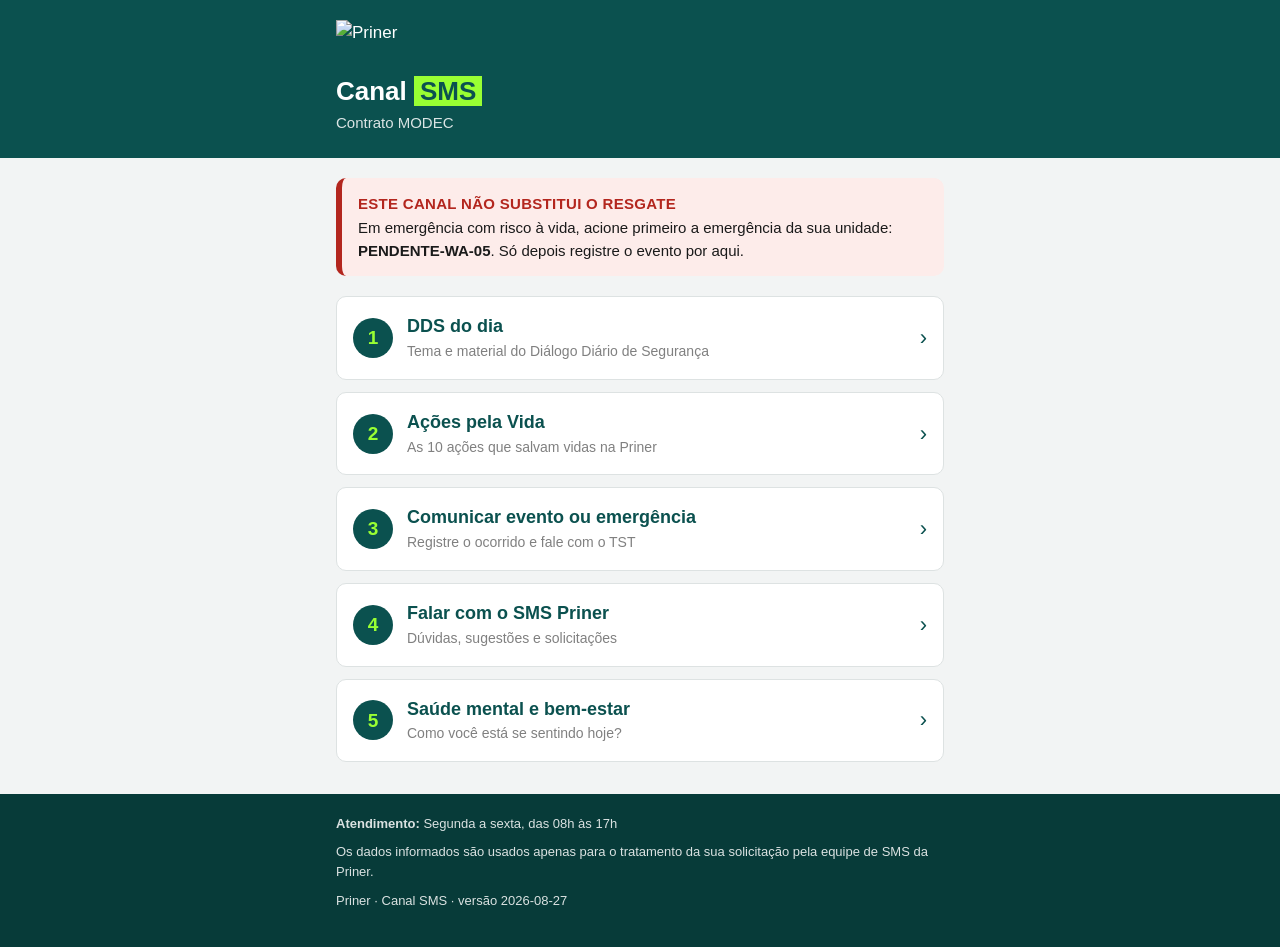
==== index.html @ a8951351 "first commit" ====
<!doctype html>
<html lang="pt-BR">
<head>
<meta charset="utf-8">
<meta name="viewport" content="width=device-width, initial-scale=1">
<meta name="description" content="Canal SMS Priner — DDS, Ações pela Vida, emergências, atendimento e saúde mental.">
<meta name="robots" content="noindex">
<title>Canal SMS Priner</title>
<link rel="stylesheet" href="assets/css/estilo.css">
</head>
<body>

<header class="topo">
  <div class="container">
    <img class="topo__logo" data-cfg-src="logo.url" src="" alt="Priner">
    <h1 class="topo__titulo">Canal <span class="grifo">SMS</span></h1>
    <p class="topo__sub" data-cfg="contrato">&nbsp;</p>
  </div>
</header>

<main class="container">

  <section class="aviso" role="alert">
    <p class="aviso__titulo">Este canal não substitui o resgate</p>
    <p>
      Em emergência com risco à vida, acione primeiro a emergência da sua unidade:
      <strong data-cfg="telefoneEmergencia">&nbsp;</strong>.
      Só depois registre o evento por aqui.
    </p>
  </section>

  <ul class="menu">
    <li>
      <a class="card" href="#" data-cfg-href="materiais.dds.url" target="_blank" rel="noopener">
        <span class="card__num">1</span>
        <span class="card__texto">
          <span class="card__titulo">DDS do dia</span>
          <span class="card__desc">Tema e material do Diálogo Diário de Segurança</span>
        </span>
        <span class="card__seta" aria-hidden="true">&rsaquo;</span>
      </a>
    </li>
    <li>
      <a class="card" href="acoes-pela-vida.html">
        <span class="card__num">2</span>
        <span class="card__texto">
          <span class="card__titulo">Ações pela Vida</span>
          <span class="card__desc">As 10 ações que salvam vidas na Priner</span>
        </span>
        <span class="card__seta" aria-hidden="true">&rsaquo;</span>
      </a>
    </li>
    <li>
      <a class="card" href="emergencia.html">
        <span class="card__num">3</span>
        <span class="card__texto">
          <span class="card__titulo">Comunicar evento ou emergência</span>
          <span class="card__desc">Registre o ocorrido e fale com o TST</span>
        </span>
        <span class="card__seta" aria-hidden="true">&rsaquo;</span>
      </a>
    </li>
    <li>
      <a class="card" href="atendimento.html">
        <span class="card__num">4</span>
        <span class="card__texto">
          <span class="card__titulo">Falar com o SMS Priner</span>
          <span class="card__desc">Dúvidas, sugestões e solicitações</span>
        </span>
        <span class="card__seta" aria-hidden="true">&rsaquo;</span>
      </a>
    </li>
    <li>
      <a class="card" href="saude-mental.html">
        <span class="card__num">5</span>
        <span class="card__texto">
          <span class="card__titulo">Saúde mental e bem-estar</span>
          <span class="card__desc">Como você está se sentindo hoje?</span>
        </span>
        <span class="card__seta" aria-hidden="true">&rsaquo;</span>
      </a>
    </li>
  </ul>

</main>

<footer class="rodape">
  <div class="container">
    <p><strong>Atendimento:</strong> <span data-cfg="janelaAtendimento">&nbsp;</span></p>
    <p>Os dados informados são usados apenas para o tratamento da sua solicitação pela equipe de SMS da Priner.</p>
    <p>Priner · Canal SMS · versão <span data-cfg="versao">&nbsp;</span></p>
  </div>
</footer>

<script src="assets/js/portal.js"></script>
</body>
</html>
---- assets/css/estilo.css ----
/* Canal SMS Priner — identidade visual oficial da Priner
   Verde Tradição #0B514F · Verde Inovação #99FF33 · Cinza Solidez #808080
   Atyp não é licenciada para web: usa-se Arial, mesma regra do pacote Office. */

:root {
  --verde-tradicao: #0B514F;
  --verde-tradicao-escuro: #073B39;
  --verde-inovacao: #99FF33;
  --branco: #FFFFFF;
  --cinza-solidez: #808080;
  --cinza-fundo: #F2F4F4;
  --texto: #1A1A1A;

  /* Fora da paleta de marca, reservado exclusivamente ao aviso de segurança.
     Sinalização de risco exige contraste que o verde institucional não dá. */
  --alerta: #B3261E;
  --alerta-fundo: #FDECEA;

  --raio: 10px;
  --toque-min: 56px; /* alvo de toque para uso com luva */
}

* { box-sizing: border-box; }

html { -webkit-text-size-adjust: 100%; }

body {
  margin: 0;
  font-family: Arial, Helvetica, sans-serif;
  font-size: 17px;
  line-height: 1.55;
  color: var(--texto);
  background: var(--cinza-fundo);
}

.container {
  width: 100%;
  max-width: 640px;
  margin: 0 auto;
  padding: 0 16px;
}

/* ---------- Cabeçalho ---------- */

.topo {
  background: var(--verde-tradicao);
  color: var(--branco);
  padding: 20px 0 24px;
}

.topo__logo { height: 40px; width: auto; display: block; }

.topo__titulo {
  margin: 16px 0 4px;
  font-size: 26px;
  line-height: 1.2;
  font-weight: bold;
}

.topo__sub { margin: 0; font-size: 15px; opacity: .85; }

/* Grifo: sempre Verde Inovação ou Branco Transparência */
.grifo {
  background: var(--verde-inovacao);
  color: var(--verde-tradicao);
  padding: 0 6px;
  font-weight: bold;
}

/* ---------- Aviso de segurança (RF15) ---------- */

.aviso {
  background: var(--alerta-fundo);
  border-left: 6px solid var(--alerta);
  border-radius: var(--raio);
  padding: 14px 16px;
  margin: 20px 0;
}

.aviso__titulo {
  margin: 0 0 6px;
  color: var(--alerta);
  font-size: 16px;
  font-weight: bold;
  text-transform: uppercase;
  letter-spacing: .02em;
}

.aviso p { margin: 0; font-size: 15px; }

.aviso a { color: var(--alerta); font-weight: bold; }

/* ---------- Cards do menu ---------- */

.menu { list-style: none; margin: 0 0 28px; padding: 0; }

.menu li { margin-bottom: 12px; }

.card {
  display: flex;
  align-items: center;
  gap: 14px;
  min-height: var(--toque-min);
  padding: 16px;
  background: var(--branco);
  border: 1px solid #DDE2E2;
  border-radius: var(--raio);
  text-decoration: none;
  color: var(--texto);
}

.card:active { background: var(--cinza-fundo); }

.card:focus-visible { outline: 3px solid var(--verde-tradicao); outline-offset: 2px; }

.card__num {
  flex: 0 0 auto;
  width: 40px;
  height: 40px;
  display: grid;
  place-items: center;
  border-radius: 50%;
  background: var(--verde-tradicao);
  color: var(--verde-inovacao);
  font-size: 19px;
  font-weight: bold;
}

.card__texto { flex: 1 1 auto; }

.card__titulo { display: block; font-size: 18px; font-weight: bold; color: var(--verde-tradicao); }

.card__desc { display: block; font-size: 14px; color: var(--cinza-solidez); }

.card__seta { flex: 0 0 auto; color: var(--verde-tradicao); font-size: 22px; }

/* ---------- Conteúdo interno ---------- */

.conteudo { padding: 24px 0 8px; }

.conteudo h1 { margin: 0 0 4px; font-size: 24px; color: var(--verde-tradicao); }

.conteudo .chamada { margin: 0 0 20px; color: var(--cinza-solidez); }

.voltar {
  display: inline-block;
  margin: 16px 0;
  color: var(--verde-tradicao);
  font-weight: bold;
  text-decoration: none;
}

.painel {
  background: var(--branco);
  border: 1px solid #DDE2E2;
  border-radius: var(--raio);
  padding: 18px 16px;
  margin-bottom: 16px;
}

/* ---------- Formulários ---------- */

.campo { margin-bottom: 16px; }

.campo label { display: block; margin-bottom: 6px; font-weight: bold; font-size: 15px; }

.campo .ajuda { display: block; font-weight: normal; color: var(--cinza-solidez); font-size: 13px; }

.campo input,
.campo select,
.campo textarea {
  width: 100%;
  min-height: var(--toque-min);
  padding: 12px 14px;
  font-family: inherit;
  font-size: 17px;
  color: var(--texto);
  background: var(--branco);
  border: 2px solid #C6CCCC;
  border-radius: var(--raio);
}

.campo textarea { min-height: 120px; resize: vertical; }

.campo input:focus,
.campo select:focus,
.campo textarea:focus {
  outline: none;
  border-color: var(--verde-tradicao);
  box-shadow: 0 0 0 3px rgba(11, 81, 79, .18);
}

.opcoes { display: grid; gap: 10px; }

.opcao {
  display: flex;
  align-items: center;
  gap: 12px;
  min-height: var(--toque-min);
  padding: 12px 14px;
  background: var(--branco);
  border: 2px solid #C6CCCC;
  border-radius: var(--raio);
  cursor: pointer;
}

.opcao input { width: 24px; height: 24px; margin: 0; accent-color: var(--verde-tradicao); }

.opcao:has(input:checked) { border-color: var(--verde-tradicao); background: #F0F7F6; }

.botao {
  display: block;
  width: 100%;
  min-height: var(--toque-min);
  padding: 16px;
  font-family: inherit;
  font-size: 18px;
  font-weight: bold;
  color: var(--verde-tradicao);
  background: var(--verde-inovacao);
  border: none;
  border-radius: var(--raio);
  text-align: center;
  text-decoration: none;
  cursor: pointer;
}

.botao[disabled] { opacity: .6; cursor: progress; }

.botao--secundario {
  color: var(--branco);
  background: var(--verde-tradicao);
}

.status { margin: 12px 0 0; font-size: 15px; min-height: 1.5em; }

.status--erro { color: var(--alerta); }

/* ---------- Rodapé ---------- */

.rodape {
  margin-top: 32px;
  padding: 20px 0 28px;
  background: var(--verde-tradicao-escuro);
  color: var(--branco);
  font-size: 13px;
}

.rodape p { margin: 0 0 8px; opacity: .85; }

.rodape strong { opacity: 1; }

/* ---------- Utilitários ---------- */

.oculto { display: none !important; }

.lista-simples { padding-left: 20px; }

.lista-simples li { margin-bottom: 8px; }
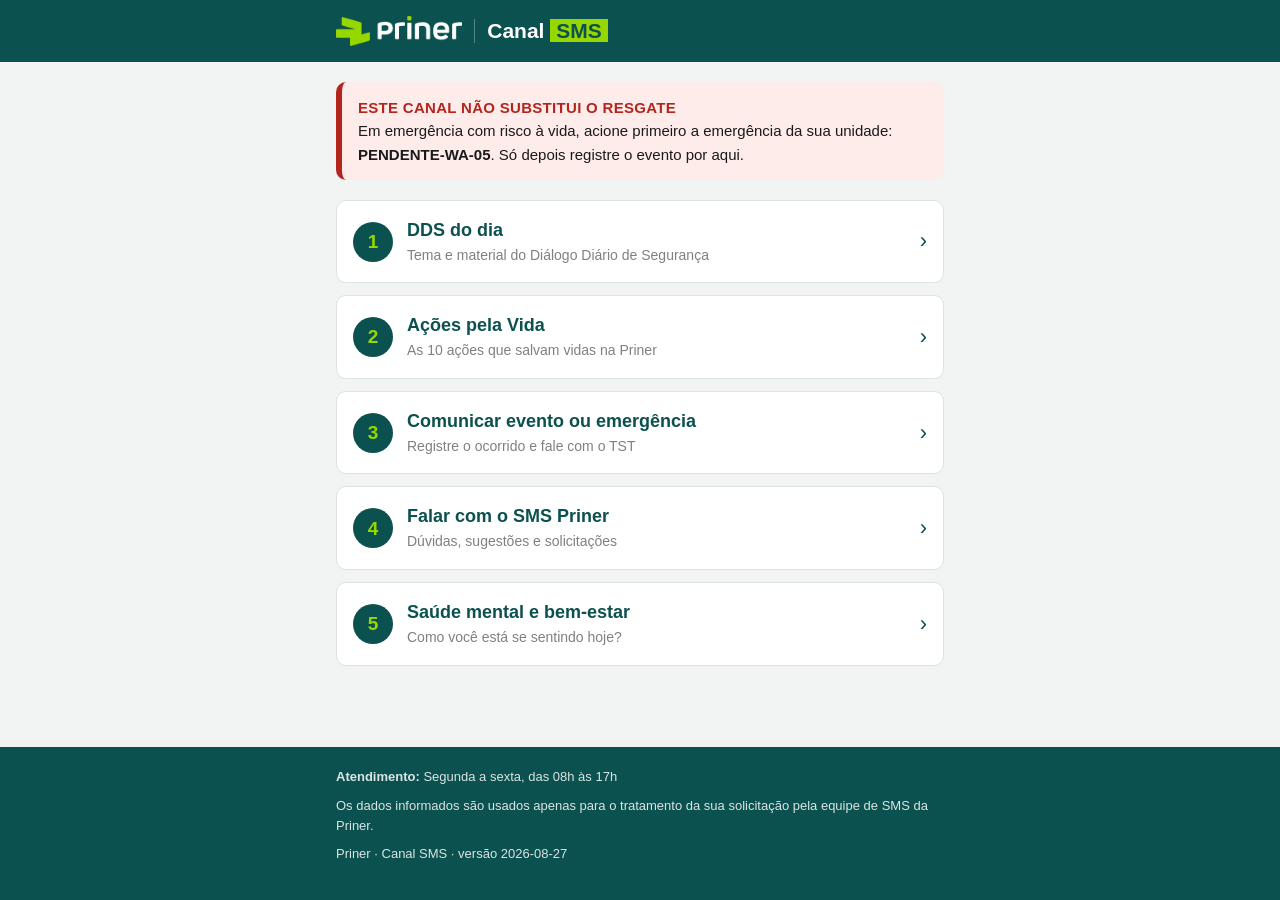
==== commit 877c1b96: "adequação de itens em massa." ====
--- a/index.html
+++ b/index.html
@@ -3,18 +3,39 @@
 <head>
 <meta charset="utf-8">
 <meta name="viewport" content="width=device-width, initial-scale=1">
-<meta name="description" content="Canal SMS Priner — DDS, Ações pela Vida, emergências, atendimento e saúde mental.">
+<meta name="description" content="DDS do dia, Ações pela Vida, comunicação de emergências, atendimento e saúde mental — tudo em um lugar.">
+
+<!-- Pré-visualização ao compartilhar o link (WhatsApp, Teams, LinkedIn).
+     ATENÇÃO: og:url e og:image precisam ser URLs absolutas — scrapers não resolvem
+     caminho relativo. Ao publicar em outro domínio, trocar https://canal-sms-modec.pages.dev em todas as páginas. -->
+<meta property="og:type" content="website">
+<meta property="og:site_name" content="Canal SMS Priner">
+<meta property="og:locale" content="pt_BR">
+<meta property="og:url" content="https://canal-sms-modec.pages.dev/index.html">
+<meta property="og:title" content="Canal SMS Priner">
+<meta property="og:description" content="DDS do dia, Ações pela Vida, comunicação de emergências, atendimento e saúde mental — tudo em um lugar.">
+<meta property="og:image" content="https://canal-sms-modec.pages.dev/assets/img/og-canal-sms.jpg">
+<meta property="og:image:type" content="image/jpeg">
+<meta property="og:image:width" content="1200">
+<meta property="og:image:height" content="630">
+<meta property="og:image:alt" content="Canal SMS Priner">
+<meta name="twitter:card" content="summary_large_image">
 <meta name="robots" content="noindex">
 <title>Canal SMS Priner</title>
+<link rel="icon" href="assets/img/favicon-32.png" sizes="32x32" type="image/png">
+<link rel="apple-touch-icon" href="assets/img/apple-touch-icon.png">
+<meta name="theme-color" content="#0B514F">
 <link rel="stylesheet" href="assets/css/estilo.css">
 </head>
 <body>
 
 <header class="topo">
   <div class="container">
-    <img class="topo__logo" data-cfg-src="logo.url" src="" alt="Priner">
-    <h1 class="topo__titulo">Canal <span class="grifo">SMS</span></h1>
-    <p class="topo__sub" data-cfg="contrato">&nbsp;</p>
+    <a class="marca" href="index.html">
+      <img class="marca__logo" src="assets/img/Logo_Priner_RGB-02.png"
+           data-cfg-src="logo.url" alt="Priner" width="240" height="57">
+      <h1 class="marca__nome">Canal <span class="grifo">SMS</span></h1>
+    </a>
   </div>
 </header>
 
--- a/assets/css/estilo.css
+++ b/assets/css/estilo.css
@@ -1,11 +1,10 @@
 /* Canal SMS Priner — identidade visual oficial da Priner
-   Verde Tradição #0B514F · Verde Inovação #99FF33 · Cinza Solidez #808080
+   Verde Tradição #0B514F · Verde Inovação #97D700 · Cinza Solidez #808080
    Atyp não é licenciada para web: usa-se Arial, mesma regra do pacote Office. */
 
 :root {
   --verde-tradicao: #0B514F;
-  --verde-tradicao-escuro: #073B39;
-  --verde-inovacao: #99FF33;
+  --verde-inovacao: #97D700; /* mesmo verde do arquivo oficial da logo (Pantone 375C) */
   --branco: #FFFFFF;
   --cinza-solidez: #808080;
   --cinza-fundo: #F2F4F4;
@@ -24,8 +23,15 @@
 
 html { -webkit-text-size-adjust: 100%; }
 
+/* Coluna flex de altura mínima igual à tela: em páginas curtas o <main> se
+   estica e empurra o rodapé para baixo, em vez de deixar uma faixa de cinza
+   sobrando embaixo dele. 100dvh acompanha a barra do navegador no celular. */
 body {
   margin: 0;
+  min-height: 100vh;
+  min-height: 100dvh;
+  display: flex;
+  flex-direction: column;
   font-family: Arial, Helvetica, sans-serif;
   font-size: 17px;
   line-height: 1.55;
@@ -33,6 +39,11 @@
   background: var(--cinza-fundo);
 }
 
+body > main { flex: 1 0 auto; }
+
+body > .topo,
+body > .rodape { flex: 0 0 auto; }
+
 .container {
   width: 100%;
   max-width: 640px;
@@ -45,19 +56,44 @@
 .topo {
   background: var(--verde-tradicao);
   color: var(--branco);
-  padding: 20px 0 24px;
-}
-
-.topo__logo { height: 40px; width: auto; display: block; }
-
-.topo__titulo {
-  margin: 16px 0 4px;
-  font-size: 26px;
-  line-height: 1.2;
-  font-weight: bold;
-}
-
-.topo__sub { margin: 0; font-size: 15px; opacity: .85; }
+  padding: 16px 0;
+}
+
+/* Logo e nome do canal lado a lado, separados por um filete.
+   O bloco inteiro é link para a home — é o "voltar" que todo mundo tenta. */
+.marca {
+  display: flex;
+  align-items: center;
+  gap: 12px;
+  color: inherit;
+  text-decoration: none;
+}
+
+.marca:focus-visible { outline: 3px solid var(--verde-inovacao); outline-offset: 4px; }
+
+.marca__logo {
+  height: 30px;
+  width: auto;
+  display: block;
+  flex: 0 0 auto;
+}
+
+.marca__nome {
+  margin: 0;
+  padding-left: 12px;
+  border-left: 1px solid rgba(255, 255, 255, .3);
+  font-size: 21px;
+  line-height: 1.15;
+  font-weight: bold;
+  white-space: nowrap;
+}
+
+/* Telas bem estreitas (iPhone SE e afins): encolhe antes de deixar quebrar. */
+@media (max-width: 360px) {
+  .marca { gap: 8px; }
+  .marca__logo { height: 26px; }
+  .marca__nome { padding-left: 8px; font-size: 18px; }
+}
 
 /* Grifo: sempre Verde Inovação ou Branco Transparência */
 .grifo {
@@ -142,13 +178,27 @@
 
 .conteudo .chamada { margin: 0 0 20px; color: var(--cinza-solidez); }
 
+/* Fica logo abaixo do cabeçalho: alcançável sem rolar a página até o fim,
+   que é onde ele estava antes. */
 .voltar {
-  display: inline-block;
-  margin: 16px 0;
+  display: inline-flex;
+  align-items: center;
+  gap: 6px;
+  min-height: 44px;
+  margin: 12px 0 4px;
+  padding: 8px 14px 8px 10px;
+  background: var(--branco);
+  border: 1px solid #DDE2E2;
+  border-radius: 999px;
   color: var(--verde-tradicao);
+  font-size: 15px;
   font-weight: bold;
   text-decoration: none;
 }
+
+.voltar:active { background: var(--cinza-fundo); }
+
+.voltar:focus-visible { outline: 3px solid var(--verde-tradicao); outline-offset: 2px; }
 
 .painel {
   background: var(--branco);
@@ -162,11 +212,13 @@
 
 .campo { margin-bottom: 16px; }
 
-.campo label { display: block; margin-bottom: 6px; font-weight: bold; font-size: 15px; }
+.campo > label { display: block; margin-bottom: 6px; font-weight: bold; font-size: 15px; }
+
+.campo > label .ajuda { font-weight: normal; }
 
 .campo .ajuda { display: block; font-weight: normal; color: var(--cinza-solidez); font-size: 13px; }
 
-.campo input,
+.campo input:not([type="radio"]),
 .campo select,
 .campo textarea {
   width: 100%;
@@ -182,7 +234,7 @@
 
 .campo textarea { min-height: 120px; resize: vertical; }
 
-.campo input:focus,
+.campo input:not([type="radio"]):focus,
 .campo select:focus,
 .campo textarea:focus {
   outline: none;
@@ -241,7 +293,7 @@
 .rodape {
   margin-top: 32px;
   padding: 20px 0 28px;
-  background: var(--verde-tradicao-escuro);
+  background: var(--verde-tradicao);
   color: var(--branco);
   font-size: 13px;
 }
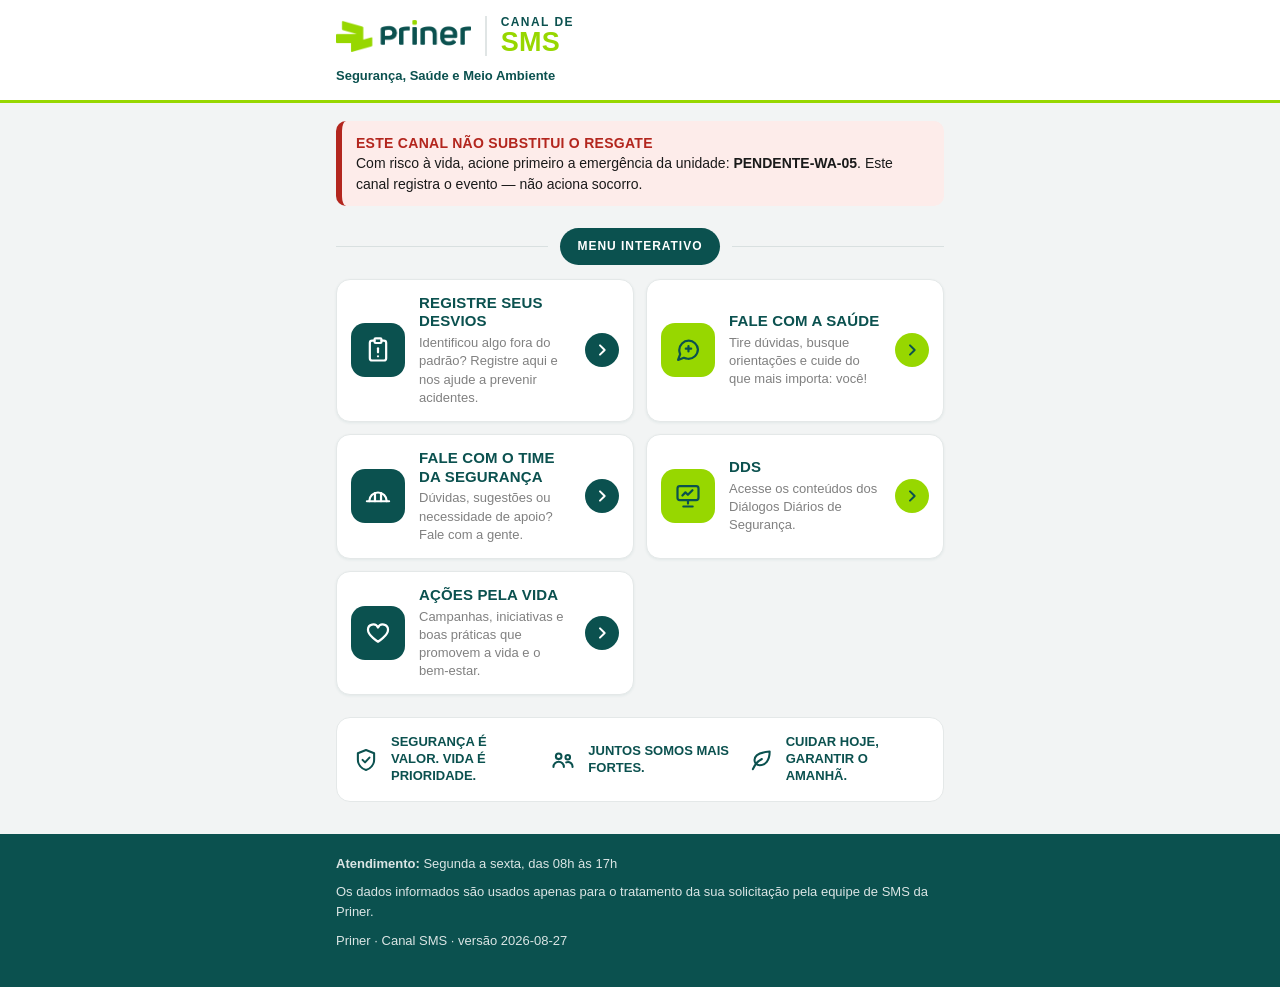
==== commit cf59e6ac: "fix: adequação dos estilos" ====
--- a/index.html
+++ b/index.html
@@ -3,25 +3,25 @@
 <head>
 <meta charset="utf-8">
 <meta name="viewport" content="width=device-width, initial-scale=1">
-<meta name="description" content="DDS do dia, Ações pela Vida, comunicação de emergências, atendimento e saúde mental — tudo em um lugar.">
+<meta name="description" content="DDS do dia, Ações pela Vida, comunicação de emergências, atendimento e saúde mental - tudo em um lugar.">
 
 <!-- Pré-visualização ao compartilhar o link (WhatsApp, Teams, LinkedIn).
-     ATENÇÃO: og:url e og:image precisam ser URLs absolutas — scrapers não resolvem
+     ATENÇÃO: og:url e og:image precisam ser URLs absolutas - scrapers não resolvem
      caminho relativo. Ao publicar em outro domínio, trocar https://canal-sms-modec.pages.dev em todas as páginas. -->
 <meta property="og:type" content="website">
-<meta property="og:site_name" content="Canal SMS Priner">
+<meta property="og:site_name" content="Canal SMS Modec">
 <meta property="og:locale" content="pt_BR">
 <meta property="og:url" content="https://canal-sms-modec.pages.dev/index.html">
-<meta property="og:title" content="Canal SMS Priner">
-<meta property="og:description" content="DDS do dia, Ações pela Vida, comunicação de emergências, atendimento e saúde mental — tudo em um lugar.">
+<meta property="og:title" content="Canal SMS Modec">
+<meta property="og:description" content="DDS do dia, Ações pela Vida, comunicação de emergências, atendimento e saúde mental - tudo em um lugar.">
 <meta property="og:image" content="https://canal-sms-modec.pages.dev/assets/img/og-canal-sms.jpg">
 <meta property="og:image:type" content="image/jpeg">
 <meta property="og:image:width" content="1200">
 <meta property="og:image:height" content="630">
-<meta property="og:image:alt" content="Canal SMS Priner">
+<meta property="og:image:alt" content="Canal SMS Modec">
 <meta name="twitter:card" content="summary_large_image">
 <meta name="robots" content="noindex">
-<title>Canal SMS Priner</title>
+<title>Canal SMS Modec</title>
 <link rel="icon" href="assets/img/favicon-32.png" sizes="32x32" type="image/png">
 <link rel="apple-touch-icon" href="assets/img/apple-touch-icon.png">
 <meta name="theme-color" content="#0B514F">
@@ -32,10 +32,11 @@
 <header class="topo">
   <div class="container">
     <a class="marca" href="index.html">
-      <img class="marca__logo" src="assets/img/Logo_Priner_RGB-02.png"
+      <img class="marca__logo" src="assets/img/Logo_Priner_RGB-01.png"
            data-cfg-src="logo.url" alt="Priner" width="240" height="57">
-      <h1 class="marca__nome">Canal <span class="grifo">SMS</span></h1>
+      <h1 class="marca__nome">Canal de<span class="marca__sigla">SMS</span></h1>
     </a>
+    <p class="topo__lema">Segurança, Saúde e Meio Ambiente</p>
   </div>
 </header>
 
@@ -44,64 +45,72 @@
   <section class="aviso" role="alert">
     <p class="aviso__titulo">Este canal não substitui o resgate</p>
     <p>
-      Em emergência com risco à vida, acione primeiro a emergência da sua unidade:
+      Com risco à vida, acione primeiro a emergência da unidade:
       <strong data-cfg="telefoneEmergencia">&nbsp;</strong>.
-      Só depois registre o evento por aqui.
+      Este canal registra o evento — não aciona socorro.
     </p>
   </section>
 
+  <div class="faixa"><span class="faixa__texto">Menu interativo</span></div>
+
   <ul class="menu">
     <li>
-      <a class="card" href="#" data-cfg-href="materiais.dds.url" target="_blank" rel="noopener">
-        <span class="card__num">1</span>
+      <a class="card" href="emergencia.html">
+        <span class="card__icone"><svg viewBox="0 0 24 24" fill="none" stroke="currentColor" stroke-width="1.9" stroke-linecap="round" stroke-linejoin="round" aria-hidden="true"><path d="M9 4H7a2 2 0 0 0-2 2v13a2 2 0 0 0 2 2h10a2 2 0 0 0 2-2V6a2 2 0 0 0-2-2h-2"/><rect x="9" y="2" width="6" height="4" rx="1"/><path d="M12 10.5v3.5"/><path d="M12 17.4h.01"/></svg></span>
         <span class="card__texto">
-          <span class="card__titulo">DDS do dia</span>
-          <span class="card__desc">Tema e material do Diálogo Diário de Segurança</span>
+          <span class="card__titulo">Registre seus desvios</span>
+          <span class="card__desc">Identificou algo fora do padrão? Registre aqui e nos ajude a prevenir acidentes.</span>
         </span>
-        <span class="card__seta" aria-hidden="true">&rsaquo;</span>
+        <span class="card__seta"><svg viewBox="0 0 24 24" fill="none" stroke="currentColor" stroke-width="3" stroke-linecap="round" stroke-linejoin="round" aria-hidden="true"><path d="M9 5l7 7-7 7"/></svg></span>
+      </a>
+    </li>
+    <li>
+      <a class="card card--claro" href="saude-mental.html">
+        <span class="card__icone"><svg viewBox="0 0 24 24" fill="none" stroke="currentColor" stroke-width="1.9" stroke-linecap="round" stroke-linejoin="round" aria-hidden="true"><path d="M20.5 11.4a8.1 8.1 0 0 1-8.7 8.1 8.7 8.7 0 0 1-3.4-.8L3.5 20.5l1.8-4.9a8.1 8.1 0 0 1-.8-3.5 8.1 8.1 0 0 1 8.1-8.1 8.1 8.1 0 0 1 7.9 7.4z"/><path d="M12.4 8.6v4.6"/><path d="M10.1 10.9h4.6"/></svg></span>
+        <span class="card__texto">
+          <span class="card__titulo">Fale com a saúde</span>
+          <span class="card__desc">Tire dúvidas, busque orientações e cuide do que mais importa: você!</span>
+        </span>
+        <span class="card__seta"><svg viewBox="0 0 24 24" fill="none" stroke="currentColor" stroke-width="3" stroke-linecap="round" stroke-linejoin="round" aria-hidden="true"><path d="M9 5l7 7-7 7"/></svg></span>
+      </a>
+    </li>
+    <li>
+      <a class="card" href="atendimento.html">
+        <span class="card__icone"><svg viewBox="0 0 24 24" fill="none" stroke="currentColor" stroke-width="1.9" stroke-linecap="round" stroke-linejoin="round" aria-hidden="true"><path d="M4.5 16.5a7.5 7.5 0 0 1 15 0"/><path d="M2.5 16.5h19"/><path d="M9.4 16.5V9.6"/><path d="M14.6 16.5V9.6"/></svg></span>
+        <span class="card__texto">
+          <span class="card__titulo">Fale com o time da segurança</span>
+          <span class="card__desc">Dúvidas, sugestões ou necessidade de apoio? Fale com a gente.</span>
+        </span>
+        <span class="card__seta"><svg viewBox="0 0 24 24" fill="none" stroke="currentColor" stroke-width="3" stroke-linecap="round" stroke-linejoin="round" aria-hidden="true"><path d="M9 5l7 7-7 7"/></svg></span>
+      </a>
+    </li>
+    <li>
+      <a class="card card--claro" href="#" data-cfg-href="materiais.dds.url" target="_blank" rel="noopener">
+        <span class="card__icone"><svg viewBox="0 0 24 24" fill="none" stroke="currentColor" stroke-width="1.9" stroke-linecap="round" stroke-linejoin="round" aria-hidden="true"><rect x="3" y="3.5" width="18" height="12" rx="2"/><path d="M12 15.5v3"/><path d="M8 21h8"/><path d="M7.2 11.6l2.6-2.7 2.1 2 3.9-3.9"/></svg></span>
+        <span class="card__texto">
+          <span class="card__titulo">DDS</span>
+          <span class="card__desc">Acesse os conteúdos dos Diálogos Diários de Segurança.</span>
+        </span>
+        <span class="card__seta"><svg viewBox="0 0 24 24" fill="none" stroke="currentColor" stroke-width="3" stroke-linecap="round" stroke-linejoin="round" aria-hidden="true"><path d="M9 5l7 7-7 7"/></svg></span>
       </a>
     </li>
     <li>
       <a class="card" href="acoes-pela-vida.html">
-        <span class="card__num">2</span>
+        <span class="card__icone"><svg viewBox="0 0 24 24" fill="none" stroke="currentColor" stroke-width="1.9" stroke-linecap="round" stroke-linejoin="round" aria-hidden="true"><path d="M20.6 9.2c0 5-8.6 10.3-8.6 10.3S3.4 14.2 3.4 9.2a4.5 4.5 0 0 1 8.6-1.9 4.5 4.5 0 0 1 8.6 1.9z"/></svg></span>
         <span class="card__texto">
           <span class="card__titulo">Ações pela Vida</span>
-          <span class="card__desc">As 10 ações que salvam vidas na Priner</span>
+          <span class="card__desc">Campanhas, iniciativas e boas práticas que promovem a vida e o bem-estar.</span>
         </span>
-        <span class="card__seta" aria-hidden="true">&rsaquo;</span>
-      </a>
-    </li>
-    <li>
-      <a class="card" href="emergencia.html">
-        <span class="card__num">3</span>
-        <span class="card__texto">
-          <span class="card__titulo">Comunicar evento ou emergência</span>
-          <span class="card__desc">Registre o ocorrido e fale com o TST</span>
-        </span>
-        <span class="card__seta" aria-hidden="true">&rsaquo;</span>
-      </a>
-    </li>
-    <li>
-      <a class="card" href="atendimento.html">
-        <span class="card__num">4</span>
-        <span class="card__texto">
-          <span class="card__titulo">Falar com o SMS Priner</span>
-          <span class="card__desc">Dúvidas, sugestões e solicitações</span>
-        </span>
-        <span class="card__seta" aria-hidden="true">&rsaquo;</span>
-      </a>
-    </li>
-    <li>
-      <a class="card" href="saude-mental.html">
-        <span class="card__num">5</span>
-        <span class="card__texto">
-          <span class="card__titulo">Saúde mental e bem-estar</span>
-          <span class="card__desc">Como você está se sentindo hoje?</span>
-        </span>
-        <span class="card__seta" aria-hidden="true">&rsaquo;</span>
+        <span class="card__seta"><svg viewBox="0 0 24 24" fill="none" stroke="currentColor" stroke-width="3" stroke-linecap="round" stroke-linejoin="round" aria-hidden="true"><path d="M9 5l7 7-7 7"/></svg></span>
       </a>
     </li>
   </ul>
+
+  <section class="selos">
+    <p class="selo"><svg viewBox="0 0 24 24" fill="none" stroke="currentColor" stroke-width="1.9" stroke-linecap="round" stroke-linejoin="round" aria-hidden="true"><path d="M12 2.7l7.5 3v6c0 4.5-3.2 8.2-7.5 9.6-4.3-1.4-7.5-5.1-7.5-9.6v-6z"/><path d="M8.8 11.9l2.3 2.3 4.1-4.4"/></svg><span>Segurança é valor. Vida é prioridade.</span></p>
+    <p class="selo"><svg viewBox="0 0 24 24" fill="none" stroke="currentColor" stroke-width="1.9" stroke-linecap="round" stroke-linejoin="round" aria-hidden="true"><circle cx="8" cy="8.6" r="2.6"/><circle cx="16.4" cy="9.4" r="2.1"/><path d="M3.2 18.4a4.8 4.8 0 0 1 9.6 0"/><path d="M15 14.2a4.2 4.2 0 0 1 5.8 4.2"/></svg><span>Juntos somos mais fortes.</span></p>
+    <p class="selo"><svg viewBox="0 0 24 24" fill="none" stroke="currentColor" stroke-width="1.9" stroke-linecap="round" stroke-linejoin="round" aria-hidden="true"><path d="M20 4.2c0 8.4-4 12.6-9.3 12.6A4.7 4.7 0 0 1 6 12.1C6 6.9 11.6 4.9 20 4.2z"/><path d="M4.5 20.5c1.6-4.2 4.4-7.3 8.3-9.4"/></svg><span>Cuidar hoje, garantir o amanhã.</span></p>
+  </section>
 
 </main>
 
--- a/assets/css/estilo.css
+++ b/assets/css/estilo.css
@@ -53,26 +53,26 @@
 
 /* ---------- Cabeçalho ---------- */
 
+/* Claro, como na peça de divulgação: logo colorida, "Canal de SMS" ao lado e
+   o filete Verde Inovação separando do conteúdo. Igual nas 5 páginas. */
 .topo {
-  background: var(--verde-tradicao);
-  color: var(--branco);
-  padding: 16px 0;
-}
-
-/* Logo e nome do canal lado a lado, separados por um filete.
-   O bloco inteiro é link para a home — é o "voltar" que todo mundo tenta. */
+  background: var(--branco);
+  padding: 16px 0 14px;
+  border-bottom: 3px solid var(--verde-inovacao);
+}
+
 .marca {
   display: flex;
   align-items: center;
-  gap: 12px;
+  gap: 14px;
   color: inherit;
   text-decoration: none;
 }
 
-.marca:focus-visible { outline: 3px solid var(--verde-inovacao); outline-offset: 4px; }
+.marca:focus-visible { outline: 3px solid var(--verde-tradicao); outline-offset: 4px; }
 
 .marca__logo {
-  height: 30px;
+  height: 32px;
   width: auto;
   display: block;
   flex: 0 0 auto;
@@ -80,27 +80,40 @@
 
 .marca__nome {
   margin: 0;
-  padding-left: 12px;
-  border-left: 1px solid rgba(255, 255, 255, .3);
-  font-size: 21px;
-  line-height: 1.15;
-  font-weight: bold;
+  padding-left: 14px;
+  border-left: 2px solid #E0E5E5;
+  font-size: 12px;
+  line-height: 1;
+  font-weight: bold;
+  letter-spacing: .12em;
+  text-transform: uppercase;
+  color: var(--verde-tradicao);
   white-space: nowrap;
 }
 
-/* Telas bem estreitas (iPhone SE e afins): encolhe antes de deixar quebrar. */
+/* "SMS" funciona como assinatura do canal, não como texto corrido — por isso
+   pode ficar em Verde Inovação, que em corpo de texto não teria contraste. */
+.marca__sigla {
+  display: block;
+  margin-top: 1px;
+  font-size: 27px;
+  line-height: 1;
+  letter-spacing: .01em;
+  color: var(--verde-inovacao);
+}
+
+.topo__lema {
+  margin: 10px 0 0;
+  font-size: 13px;
+  font-weight: bold;
+  color: var(--verde-tradicao);
+}
+
 @media (max-width: 360px) {
-  .marca { gap: 8px; }
-  .marca__logo { height: 26px; }
-  .marca__nome { padding-left: 8px; font-size: 18px; }
-}
-
-/* Grifo: sempre Verde Inovação ou Branco Transparência */
-.grifo {
-  background: var(--verde-inovacao);
-  color: var(--verde-tradicao);
-  padding: 0 6px;
-  font-weight: bold;
+  .marca { gap: 10px; }
+  .marca__logo { height: 28px; }
+  .marca__nome { padding-left: 10px; font-size: 11px; }
+  .marca__sigla { font-size: 23px; }
 }
 
 /* ---------- Aviso de segurança (RF15) ---------- */
@@ -109,66 +122,167 @@
   background: var(--alerta-fundo);
   border-left: 6px solid var(--alerta);
   border-radius: var(--raio);
-  padding: 14px 16px;
-  margin: 20px 0;
+  padding: 12px 14px;
+  margin: 18px 0 0;
 }
 
 .aviso__titulo {
-  margin: 0 0 6px;
+  margin: 0 0 4px;
   color: var(--alerta);
-  font-size: 16px;
+  font-size: 13px;
   font-weight: bold;
   text-transform: uppercase;
   letter-spacing: .02em;
 }
 
-.aviso p { margin: 0; font-size: 15px; }
+.aviso p { margin: 0; font-size: 14px; line-height: 1.45; }
 
 .aviso a { color: var(--alerta); font-weight: bold; }
 
+/* ---------- Faixa "Menu interativo" ---------- */
+
+.faixa {
+  display: flex;
+  align-items: center;
+  gap: 12px;
+  margin: 22px 0 14px;
+}
+
+.faixa::before,
+.faixa::after {
+  content: "";
+  flex: 1 1 auto;
+  height: 1px;
+  background: #D9E0E0;
+}
+
+.faixa__texto {
+  flex: 0 0 auto;
+  padding: 9px 18px;
+  border-radius: 999px;
+  background: var(--verde-tradicao);
+  color: var(--branco);
+  font-size: 12px;
+  font-weight: bold;
+  letter-spacing: .08em;
+  text-transform: uppercase;
+}
+
 /* ---------- Cards do menu ---------- */
 
-.menu { list-style: none; margin: 0 0 28px; padding: 0; }
-
-.menu li { margin-bottom: 12px; }
+.menu {
+  list-style: none;
+  margin: 0;
+  padding: 0;
+  display: grid;
+  gap: 12px;
+}
+
+@media (min-width: 640px) {
+  .menu { grid-template-columns: 1fr 1fr; }
+}
 
 .card {
   display: flex;
   align-items: center;
   gap: 14px;
+  height: 100%;
   min-height: var(--toque-min);
-  padding: 16px;
-  background: var(--branco);
-  border: 1px solid #DDE2E2;
-  border-radius: var(--raio);
+  padding: 14px;
+  background: var(--branco);
+  border: 1px solid #E4E8E8;
+  border-radius: 14px;
+  box-shadow: 0 1px 3px rgba(11, 81, 79, .07);
   text-decoration: none;
   color: var(--texto);
 }
 
-.card:active { background: var(--cinza-fundo); }
+.card:active { background: #F7F9F9; }
 
 .card:focus-visible { outline: 3px solid var(--verde-tradicao); outline-offset: 2px; }
 
-.card__num {
+/* Os dois verdes se alternam de card em card, como na peça. */
+.card__icone {
   flex: 0 0 auto;
-  width: 40px;
-  height: 40px;
+  width: 54px;
+  height: 54px;
+  display: grid;
+  place-items: center;
+  border-radius: 14px;
+  background: var(--verde-tradicao);
+  color: var(--branco);
+}
+
+.card__icone svg { width: 28px; height: 28px; display: block; }
+
+.card__seta {
+  flex: 0 0 auto;
+  width: 34px;
+  height: 34px;
   display: grid;
   place-items: center;
   border-radius: 50%;
   background: var(--verde-tradicao);
-  color: var(--verde-inovacao);
-  font-size: 19px;
-  font-weight: bold;
-}
-
-.card__texto { flex: 1 1 auto; }
-
-.card__titulo { display: block; font-size: 18px; font-weight: bold; color: var(--verde-tradicao); }
-
-.card__desc { display: block; font-size: 14px; color: var(--cinza-solidez); }
-
-.card__seta { flex: 0 0 auto; color: var(--verde-tradicao); font-size: 22px; }
+  color: var(--branco);
+}
+
+.card__seta svg { width: 16px; height: 16px; display: block; }
+
+.card--claro .card__icone,
+.card--claro .card__seta {
+  background: var(--verde-inovacao);
+  color: var(--verde-tradicao);
+}
+
+.card__texto { flex: 1 1 auto; min-width: 0; }
+
+.card__titulo {
+  display: block;
+  font-size: 15px;
+  font-weight: bold;
+  line-height: 1.25;
+  letter-spacing: .01em;
+  text-transform: uppercase;
+  color: var(--verde-tradicao);
+}
+
+.card__desc {
+  display: block;
+  margin-top: 3px;
+  font-size: 13px;
+  line-height: 1.4;
+  color: var(--cinza-solidez);
+}
+
+/* ---------- Selos de rodapé ---------- */
+
+.selos {
+  display: grid;
+  gap: 14px;
+  margin: 22px 0 0;
+  padding: 16px;
+  background: var(--branco);
+  border: 1px solid #E4E8E8;
+  border-radius: 14px;
+}
+
+@media (min-width: 640px) {
+  .selos { grid-template-columns: repeat(3, 1fr); gap: 18px; }
+}
+
+.selo {
+  margin: 0;
+  display: flex;
+  align-items: center;
+  gap: 12px;
+  font-size: 13px;
+  font-weight: bold;
+  line-height: 1.3;
+  text-transform: uppercase;
+  color: var(--verde-tradicao);
+}
+
+.selo svg { flex: 0 0 auto; width: 26px; height: 26px; display: block; }
 
 /* ---------- Conteúdo interno ---------- */
 
@@ -195,6 +309,8 @@
   font-weight: bold;
   text-decoration: none;
 }
+
+.voltar svg { width: 14px; height: 14px; display: block; }
 
 .voltar:active { background: var(--cinza-fundo); }
 
@@ -284,6 +400,16 @@
   background: var(--verde-tradicao);
 }
 
+/* Aviso específico do formulário. Antes essas frases moravam no rodapé, o que
+   fazia o rodapé mudar de altura de página para página. */
+.nota {
+  margin: 0 0 16px;
+  padding-top: 14px;
+  border-top: 1px solid #E4E8E8;
+  color: var(--cinza-solidez);
+  font-size: 14px;
+}
+
 .status { margin: 12px 0 0; font-size: 15px; min-height: 1.5em; }
 
 .status--erro { color: var(--alerta); }
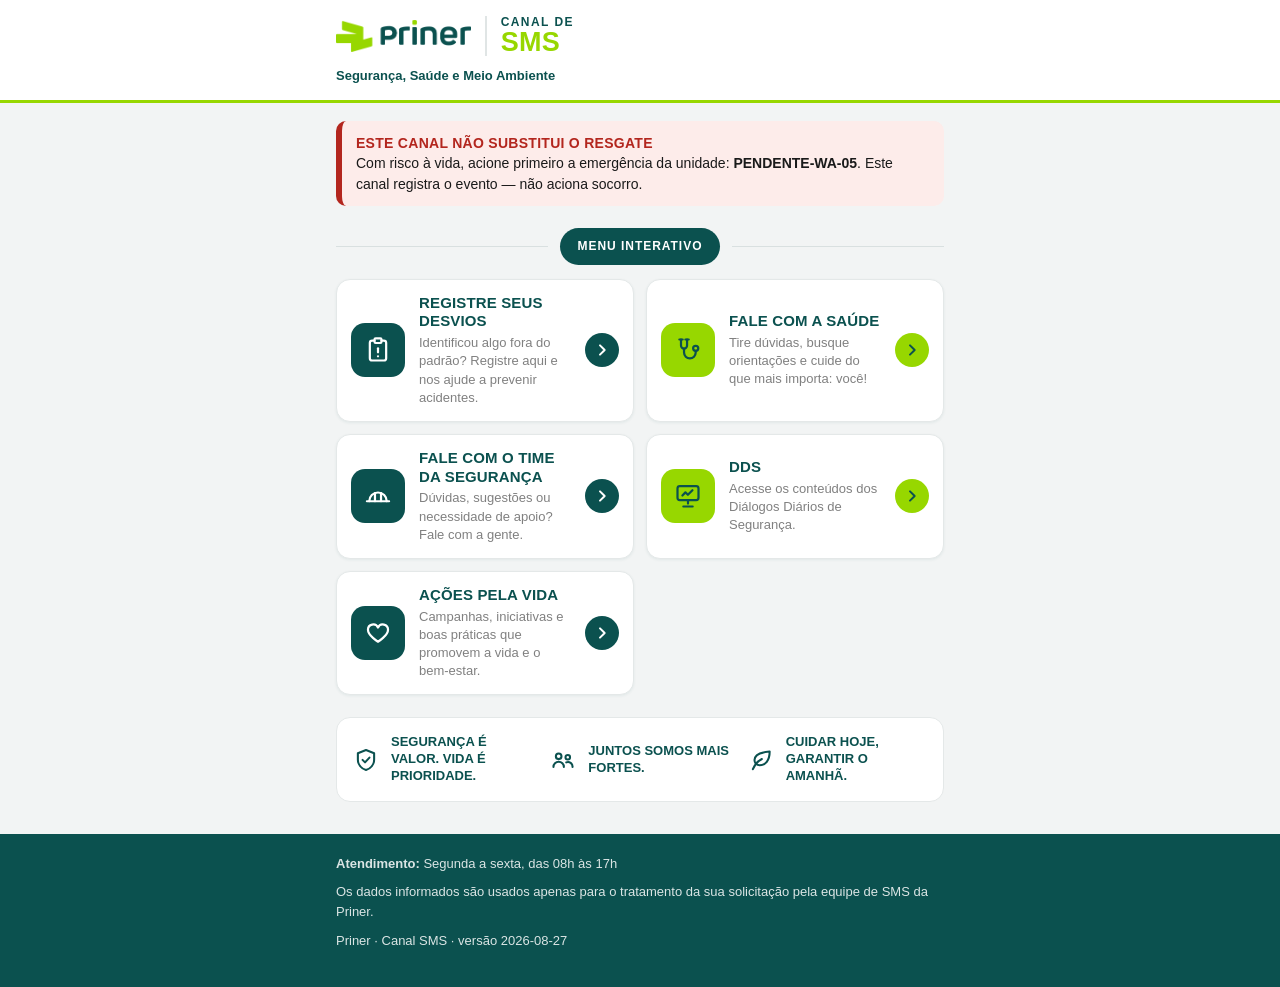
==== commit a14187a3: "feat: implementar grupos de opção retráteis e atualizar textos em saude-mental.html" ====
--- a/index.html
+++ b/index.html
@@ -66,7 +66,7 @@
     </li>
     <li>
       <a class="card card--claro" href="saude-mental.html">
-        <span class="card__icone"><svg viewBox="0 0 24 24" fill="none" stroke="currentColor" stroke-width="1.9" stroke-linecap="round" stroke-linejoin="round" aria-hidden="true"><path d="M20.5 11.4a8.1 8.1 0 0 1-8.7 8.1 8.7 8.7 0 0 1-3.4-.8L3.5 20.5l1.8-4.9a8.1 8.1 0 0 1-.8-3.5 8.1 8.1 0 0 1 8.1-8.1 8.1 8.1 0 0 1 7.9 7.4z"/><path d="M12.4 8.6v4.6"/><path d="M10.1 10.9h4.6"/></svg></span>
+        <span class="card__icone"><svg viewBox="0 0 24 24" fill="none" stroke="currentColor" stroke-width="1.9" stroke-linecap="round" stroke-linejoin="round" aria-hidden="true"><path d="M6 3v5.2a2.6 2.6 0 0 0 5.2 0V3"/><path d="M4.6 3h2.8"/><path d="M9.8 3h2.8"/><path d="M8.6 10.8v3.4a5 5 0 0 0 10 0v-1.4"/><circle cx="18.6" cy="10.6" r="2.2"/></svg></span>
         <span class="card__texto">
           <span class="card__titulo">Fale com a saúde</span>
           <span class="card__desc">Tire dúvidas, busque orientações e cuide do que mais importa: você!</span>
--- a/assets/css/estilo.css
+++ b/assets/css/estilo.css
@@ -376,6 +376,37 @@
 
 .opcao:has(input:checked) { border-color: var(--verde-tradicao); background: #F0F7F6; }
 
+/* Resumo do grupo retraído: mostra a escolha e reabre as opções ao toque. */
+.resumo {
+  display: flex;
+  align-items: center;
+  gap: 12px;
+  width: 100%;
+  min-height: var(--toque-min);
+  padding: 12px 14px;
+  font-family: inherit;
+  font-size: 17px;
+  text-align: left;
+  color: var(--texto);
+  background: #F0F7F6;
+  border: 2px solid var(--verde-tradicao);
+  border-radius: var(--raio);
+  cursor: pointer;
+}
+
+.resumo__valor { flex: 1 1 auto; font-weight: bold; color: var(--verde-tradicao); }
+
+.resumo__seta {
+  flex: 0 0 auto;
+  width: 22px;
+  height: 22px;
+  color: var(--verde-tradicao);
+}
+
+.resumo__seta svg { width: 22px; height: 22px; display: block; }
+
+.resumo:focus-visible { outline: 3px solid var(--verde-tradicao); outline-offset: 2px; }
+
 .botao {
   display: block;
   width: 100%;
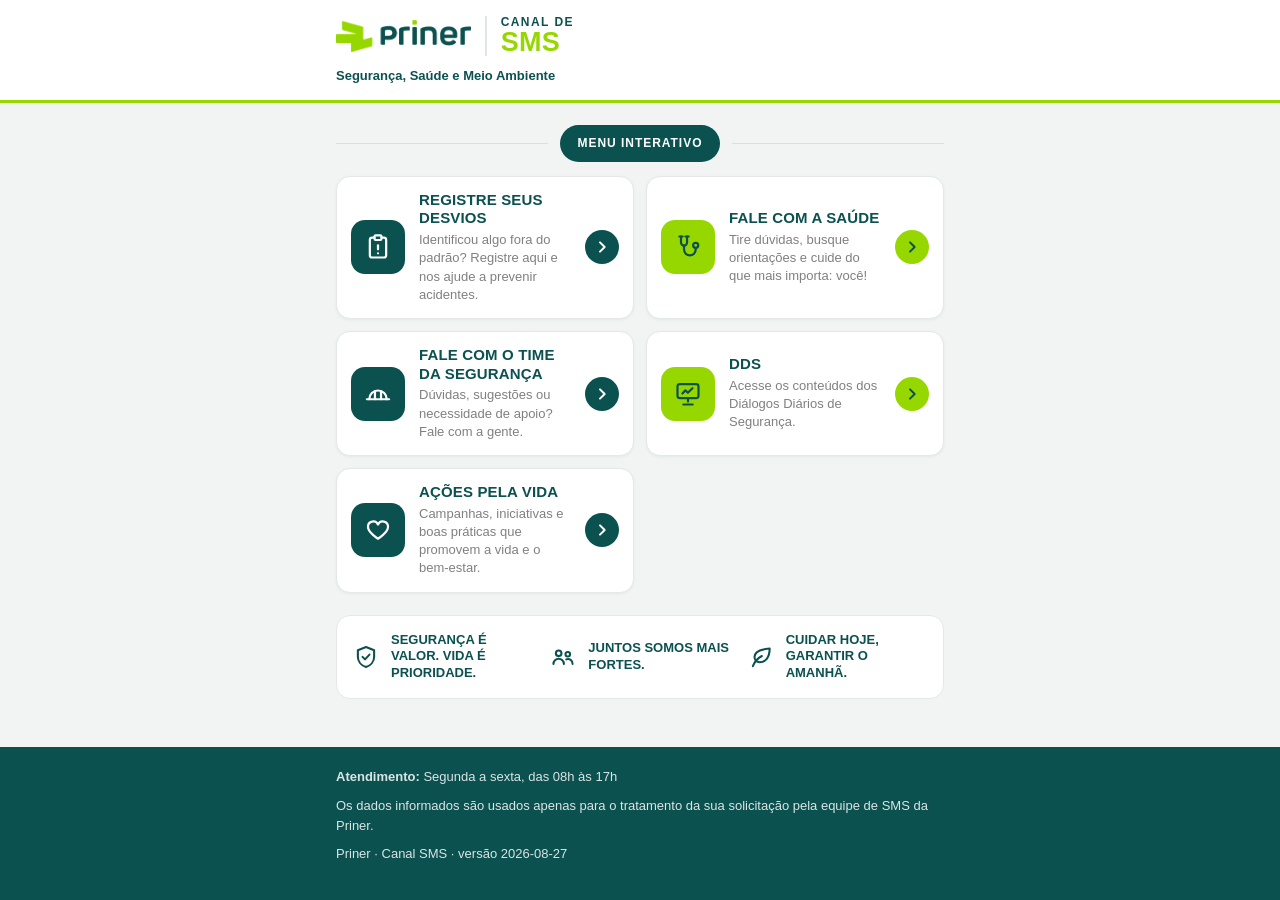
==== commit a79582cc: "feat: saude mental sem registro e remocao do aviso de resgate Saúde mental deixa de gravar em lista " ====
--- a/index.html
+++ b/index.html
@@ -42,14 +42,6 @@
 
 <main class="container">
 
-  <section class="aviso" role="alert">
-    <p class="aviso__titulo">Este canal não substitui o resgate</p>
-    <p>
-      Com risco à vida, acione primeiro a emergência da unidade:
-      <strong data-cfg="telefoneEmergencia">&nbsp;</strong>.
-      Este canal registra o evento — não aciona socorro.
-    </p>
-  </section>
 
   <div class="faixa"><span class="faixa__texto">Menu interativo</span></div>
 
--- a/assets/css/estilo.css
+++ b/assets/css/estilo.css
@@ -441,6 +441,8 @@
   font-size: 14px;
 }
 
+.turnstile { margin: 0 0 14px; }
+
 .status { margin: 12px 0 0; font-size: 15px; min-height: 1.5em; }
 
 .status--erro { color: var(--alerta); }
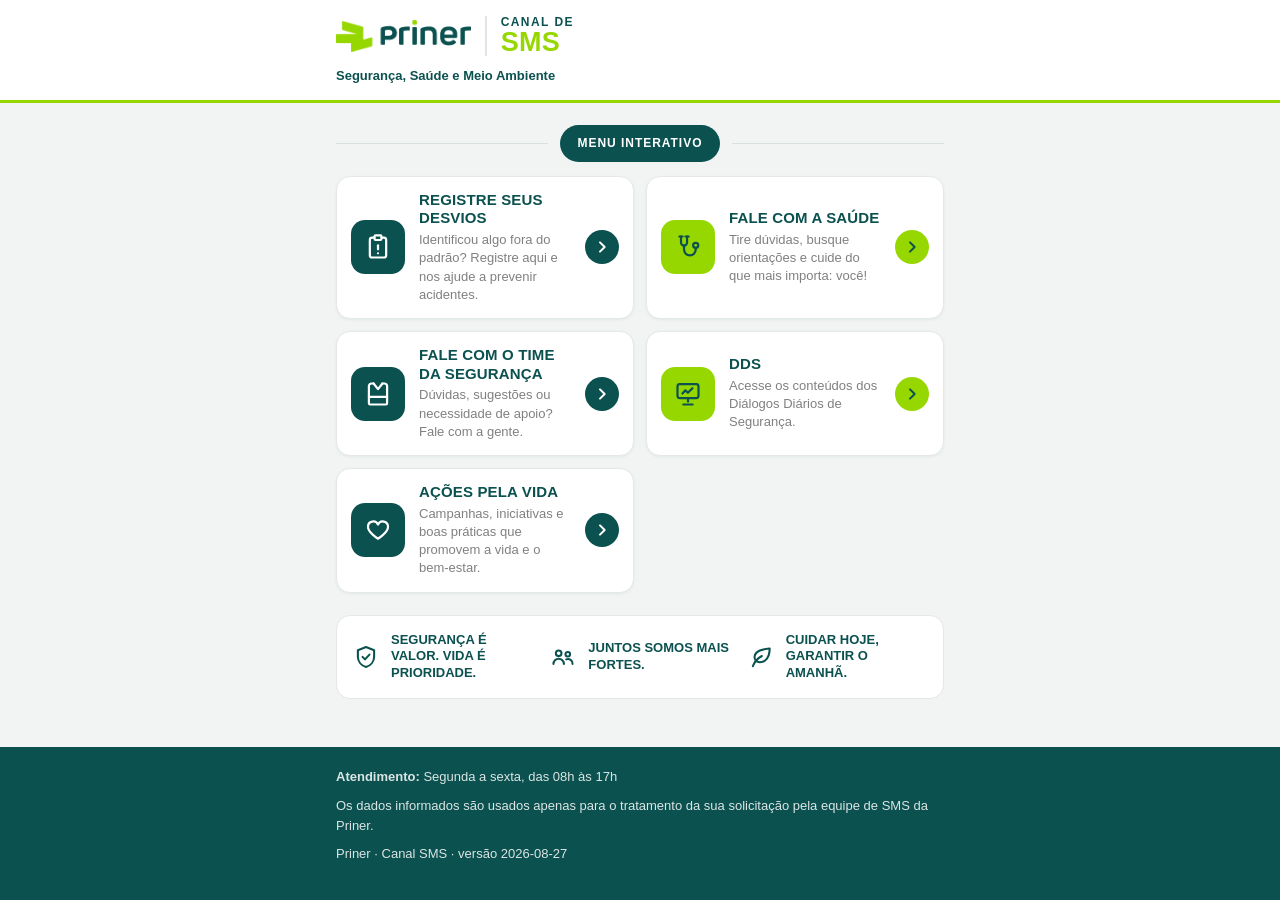
==== commit 6c266fc1: "feat: adicionar campo de função no formulário de atendimento e atualizar ícone no menu" ====
--- a/index.html
+++ b/index.html
@@ -68,7 +68,7 @@
     </li>
     <li>
       <a class="card" href="atendimento.html">
-        <span class="card__icone"><svg viewBox="0 0 24 24" fill="none" stroke="currentColor" stroke-width="1.9" stroke-linecap="round" stroke-linejoin="round" aria-hidden="true"><path d="M4.5 16.5a7.5 7.5 0 0 1 15 0"/><path d="M2.5 16.5h19"/><path d="M9.4 16.5V9.6"/><path d="M14.6 16.5V9.6"/></svg></span>
+        <span class="card__icone"><svg viewBox="0 0 24 24" fill="none" stroke="currentColor" stroke-width="1.9" stroke-linecap="round" stroke-linejoin="round" aria-hidden="true"><path d="M8.2 3H6.4a2.2 2.2 0 0 0-2.2 2.2V20a1 1 0 0 0 1 1h13.6a1 1 0 0 0 1-1V5.2A2.2 2.2 0 0 0 17.6 3h-1.8"/><path d="M8.2 3 12 7.8 15.8 3"/><path d="M4.2 14.4h15.6"/></svg></span>
         <span class="card__texto">
           <span class="card__titulo">Fale com o time da segurança</span>
           <span class="card__desc">Dúvidas, sugestões ou necessidade de apoio? Fale com a gente.</span>
--- a/assets/css/estilo.css
+++ b/assets/css/estilo.css
@@ -431,16 +431,6 @@
   background: var(--verde-tradicao);
 }
 
-/* Aviso específico do formulário. Antes essas frases moravam no rodapé, o que
-   fazia o rodapé mudar de altura de página para página. */
-.nota {
-  margin: 0 0 16px;
-  padding-top: 14px;
-  border-top: 1px solid #E4E8E8;
-  color: var(--cinza-solidez);
-  font-size: 14px;
-}
-
 .turnstile { margin: 0 0 14px; }
 
 .status { margin: 12px 0 0; font-size: 15px; min-height: 1.5em; }
